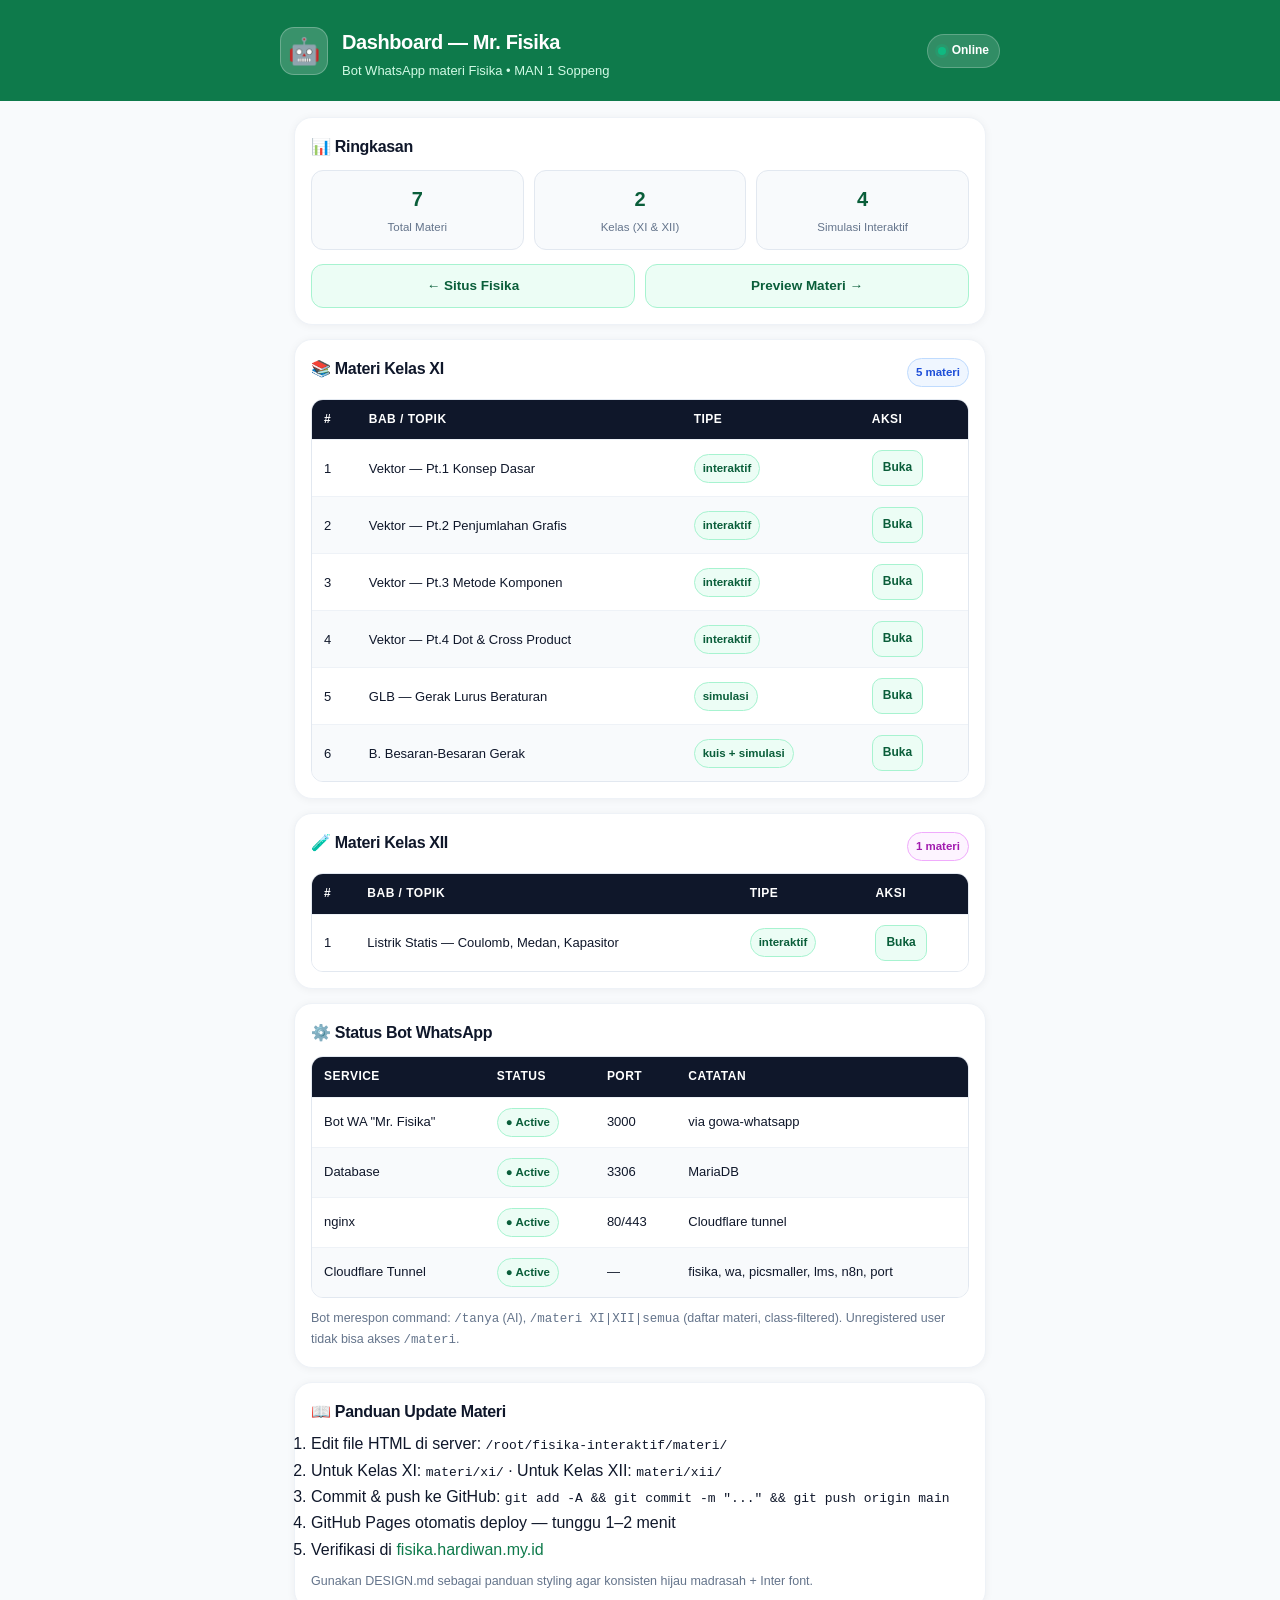
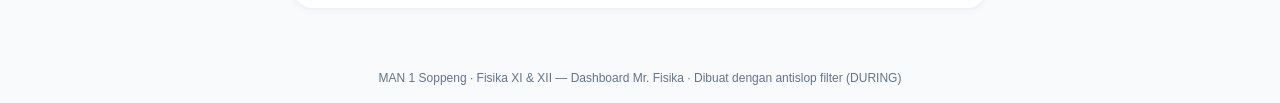
==== dashboard.html @ 4dce0275 "feat: dashboard bot materi Mr. Fisika" ====
<!DOCTYPE html>
<html lang="id">
<head>
<meta charset="UTF-8">
<meta name="viewport" content="width=device-width, initial-scale=1.0">
<title>Dashboard — Mr. Fisika Bot | MAN 1 Soppeng</title>
<meta name="color-scheme" content="light">
<style>
:root{--emerald:#0e7a4b;--emerald-600:#0a5e3a;--emerald-50:#ecfdf5;--amber:#f59e0b;--amber-50:#fffbeb;--slate-900:#0f172a;--slate-700:#334155;--slate-500:#64748b;--slate-200:#e2e8f0;--slate-50:#f8fafc;--white:#ffffff;--r:18px;--r2:12px}
*{box-sizing:border-box;margin:0;padding:0}
html{scroll-behavior:smooth}
body{font-family:Inter,-apple-system,BlinkMacSystemFont,"Segoe UI",Roboto,Helvetica,Arial,sans-serif;background:var(--slate-50);color:var(--slate-900);line-height:1.65;-webkit-font-smoothing:antialiased}
a{color:var(--emerald);text-decoration:none}
.hero{background:var(--emerald);color:#fff;padding:22px 18px 20px}
.hero-inner{max-width:720px;margin:0 auto;display:flex;align-items:center;gap:14px;flex-wrap:wrap}
.bot-icon{width:48px;height:48px;border-radius:14px;background:rgba(255,255,255,.18);border:1px solid rgba(255,255,255,.25);display:flex;align-items:center;justify-content:center;font-size:26px;flex-shrink:0}
.hero-text{flex:1;min-width:180px}
.hero h1{font-size:20px;font-weight:800;letter-spacing:-.02em;margin:4px 0 2px}
.hero p{color:#d1fae5;font-size:13px;line-height:1.5}
.status-pill{display:inline-flex;align-items:center;gap:6px;background:rgba(255,255,255,.15);border:1px solid rgba(255,255,255,.22);padding:6px 10px;border-radius:999px;font-size:12px;font-weight:600;color:#fff}
.dot{width:8px;height:8px;border-radius:50%;background:#10b981;box-shadow:0 0 0 3px rgba(16,185,129,.25)}
.dot.off{background:#ef4444;box-shadow:0 0 0 3px rgba(239,68,68,.25)}
.container{max-width:720px;margin:0 auto;padding:16px 14px 44px;display:flex;flex-direction:column;gap:14px}
.card{background:var(--white);border-radius:var(--r);padding:16px;box-shadow:0 1px 8px rgba(15,23,42,.05);border:1px solid #eef2f7}
.card h2{font-size:16px;font-weight:800;letter-spacing:-.02em;color:var(--slate-900);margin-bottom:6px;display:flex;gap:8px;align-items:center}
.muted{color:var(--slate-500);font-size:13.5px}
.small{font-size:12.5px;color:var(--slate-500)}
.kpi{display:grid;grid-template-columns:1fr 1fr 1fr;gap:10px;margin-top:10px}
.kpi div{background:var(--slate-50);border:1px solid var(--slate-200);border-radius:12px;padding:12px;text-align:center}
.kpi strong{font-size:20px;display:block;color:var(--emerald-600)}
.kpi span{font-size:11.5px;color:var(--slate-500);margin-top:2px;display:block}
.table{width:100%;border-collapse:separate;border-spacing:0;overflow:hidden;border-radius:12px;border:1px solid var(--slate-200);margin-top:10px;font-size:13px}
.table th{background:var(--slate-900);color:#fff;text-align:left;padding:10px 12px;font-weight:700;font-size:12px;text-transform:uppercase;letter-spacing:.04em}
.table td{padding:10px 12px;border-top:1px solid #eef2f7;background:#fff}
.table tr:nth-child(even) td{background:var(--slate-50)}
.badge{display:inline-flex;align-items:center;gap:5px;background:var(--emerald-50);color:var(--emerald-600);border:1px solid #a7f3d0;padding:4px 8px;border-radius:999px;font-size:11.5px;font-weight:700}
.badge.xi{background:#eff6ff;color:#1d4ed8;border-color:#bfdbfe}
.badge.xii{background:#fdf4ff;color:#a21caf;border-color:#f0abfc}
.btn{appearance:none;border:none;background:var(--emerald);color:#fff;padding:10px 14px;border-radius:12px;font-size:13.5px;font-weight:750;cursor:pointer;min-height:44px;transition:.12s;display:inline-flex;align-items:center;justify-content:center;gap:6px;text-decoration:none}
.btn:active{transform:scale(.98)}
.btn.ghost{background:var(--emerald-50);color:var(--emerald-600);border:1px solid #a7f3d0}
.btn.sm{padding:7px 10px;font-size:12px;min-height:36px;border-radius:10px}
.row{display:flex;gap:10px;flex-wrap:wrap;margin-top:10px}
.split{display:flex;gap:10px;align-items:center;font-size:12px;color:var(--slate-500);margin:8px 0}
.split::before,.split::after{content:"";flex:1;height:1px;background:var(--slate-200)}
.foot{text-align:center;padding:16px;color:var(--slate-500);font-size:12px}
.empty{text-align:center;padding:18px;color:var(--slate-500);font-size:13.5px}
</style>
</head>
<body>
<header class="hero">
  <div class="hero-inner">
    <div class="bot-icon">🤖</div>
    <div class="hero-text">
      <h1>Dashboard — Mr. Fisika</h1>
      <p>Bot WhatsApp materi Fisika • MAN 1 Soppeng</p>
    </div>
    <div class="status-pill"><span class="dot" id="statusDot"></span> <span id="statusText">Online</span></div>
  </div>
</header>

<main class="container">

  <!-- STATUS BOT -->
  <section class="card">
    <h2>📊 Ringkasan</h2>
    <div class="kpi">
      <div><strong id="totalMateri">0</strong><span>Total Materi</span></div>
      <div><strong id="totalKelas">2</strong><span>Kelas (XI & XII)</span></div>
      <div><strong id="totalSimulasi">0</strong><span>Simulasi Interaktif</span></div>
    </div>
    <div class="row" style="margin-top:14px">
      <a href="/" class="btn ghost" style="flex:1">← Situs Fisika</a>
      <a href="/materi/xi/bab2-b-besaran-gerak.html" class="btn ghost" style="flex:1">Preview Materi →</a>
    </div>
  </section>

  <!-- MATERI KELAS XI -->
  <section class="card">
    <div style="display:flex;justify-content:space-between;align-items:center;flex-wrap:wrap;gap:8px">
      <h2>📚 Materi Kelas XI</h2>
      <span class="badge xi">5 materi</span>
    </div>
    <table class="table">
      <thead><tr><th>#</th><th>Bab / Topik</th><th>Tipe</th><th>Aksi</th></tr></thead>
      <tbody>
        <tr><td>1</td><td>Vektor — Pt.1 Konsep Dasar</td><td><span class="badge">interaktif</span></td><td><a href="/materi/xi/vektor-p1.html" class="btn sm ghost">Buka</a></td></tr>
        <tr><td>2</td><td>Vektor — Pt.2 Penjumlahan Grafis</td><td><span class="badge">interaktif</span></td><td><a href="/materi/xi/vektor-p2.html" class="btn sm ghost">Buka</a></td></tr>
        <tr><td>3</td><td>Vektor — Pt.3 Metode Komponen</td><td><span class="badge">interaktif</span></td><td><a href="/materi/xi/vektor-p3.html" class="btn sm ghost">Buka</a></td></tr>
        <tr><td>4</td><td>Vektor — Pt.4 Dot & Cross Product</td><td><span class="badge">interaktif</span></td><td><a href="/materi/xi/vektor-p4.html" class="btn sm ghost">Buka</a></td></tr>
        <tr><td>5</td><td>GLB — Gerak Lurus Beraturan</td><td><span class="badge">simulasi</span></td><td><a href="/materi/xi/glbb.html" class="btn sm ghost">Buka</a></td></tr>
        <tr><td>6</td><td>B. Besaran-Besaran Gerak</td><td><span class="badge">kuis + simulasi</span></td><td><a href="/materi/xi/bab2-b-besaran-gerak.html" class="btn sm ghost">Buka</a></td></tr>
      </tbody>
    </table>
  </section>

  <!-- MATERI KELAS XII -->
  <section class="card">
    <div style="display:flex;justify-content:space-between;align-items:center;flex-wrap:wrap;gap:8px">
      <h2>🧪 Materi Kelas XII</h2>
      <span class="badge xii">1 materi</span>
    </div>
    <table class="table">
      <thead><tr><th>#</th><th>Bab / Topik</th><th>Tipe</th><th>Aksi</th></tr></thead>
      <tbody>
        <tr><td>1</td><td>Listrik Statis — Coulomb, Medan, Kapasitor</td><td><span class="badge">interaktif</span></td><td><a href="/materi/xii/listrik-statis.html" class="btn sm ghost">Buka</a></td></tr>
      </tbody>
    </table>
  </section>

  <!-- BOT STATUS -->
  <section class="card">
    <h2>⚙️ Status Bot WhatsApp</h2>
    <table class="table">
      <thead><tr><th>Service</th><th>Status</th><th>Port</th><th>Catatan</th></tr></thead>
      <tbody>
        <tr><td>Bot WA "Mr. Fisika"</td><td><span class="badge">● Active</span></td><td>3000</td><td>via gowa-whatsapp</td></tr>
        <tr><td>Database</td><td><span class="badge">● Active</span></td><td>3306</td><td>MariaDB</td></tr>
        <tr><td>nginx</td><td><span class="badge">● Active</span></td><td>80/443</td><td>Cloudflare tunnel</td></tr>
        <tr><td>Cloudflare Tunnel</td><td><span class="badge">● Active</span></td><td>—</td><td>fisika, wa, picsmaller, lms, n8n, port</td></tr>
      </tbody>
    </table>
    <p class="small" style="margin-top:10px">Bot merespon command: <code>/tanya</code> (AI), <code>/materi XI|XII|semua</code> (daftar materi, class-filtered). Unregistered user tidak bisa akses <code>/materi</code>.</p>
  </section>

  <!-- PANDUAN -->
  <section class="card">
    <h2>📖 Panduan Update Materi</h2>
    <ol class="list">
      <li>Edit file HTML di server: <code>/root/fisika-interaktif/materi/</code></li>
      <li>Untuk Kelas XI: <code>materi/xi/</code> · Untuk Kelas XII: <code>materi/xii/</code></li>
      <li>Commit & push ke GitHub: <code>git add -A && git commit -m "..." && git push origin main</code></li>
      <li>GitHub Pages otomatis deploy — tunggu 1–2 menit</li>
      <li>Verifikasi di <a href="https://fisika.hardiwan.my.id">fisika.hardiwan.my.id</a></li>
    </ol>
    <p class="small" style="margin-top:8px">Gunakan DESIGN.md sebagai panduan styling agar konsisten hijau madrasah + Inter font.</p>
  </section>

</main>

<footer class="foot">
  <p>MAN 1 Soppeng · Fisika XI & XII — Dashboard Mr. Fisika · Dibuat dengan antislop filter (DURING)</p>
</footer>

<script>
// KPI counters
document.getElementById('totalMateri').textContent = '7';
document.getElementById('totalSimulasi').textContent = '4';

// Simulasi cek bot status (placeholder)
setTimeout(()=>{
  const dot = document.getElementById('statusDot');
  const txt = document.getElementById('statusText');
  // Jika bot wa mati, ganti ke off
  // dot.classList.add('off'); txt.textContent = 'Offline';
}, 2000);
</script>
</body>
</html>
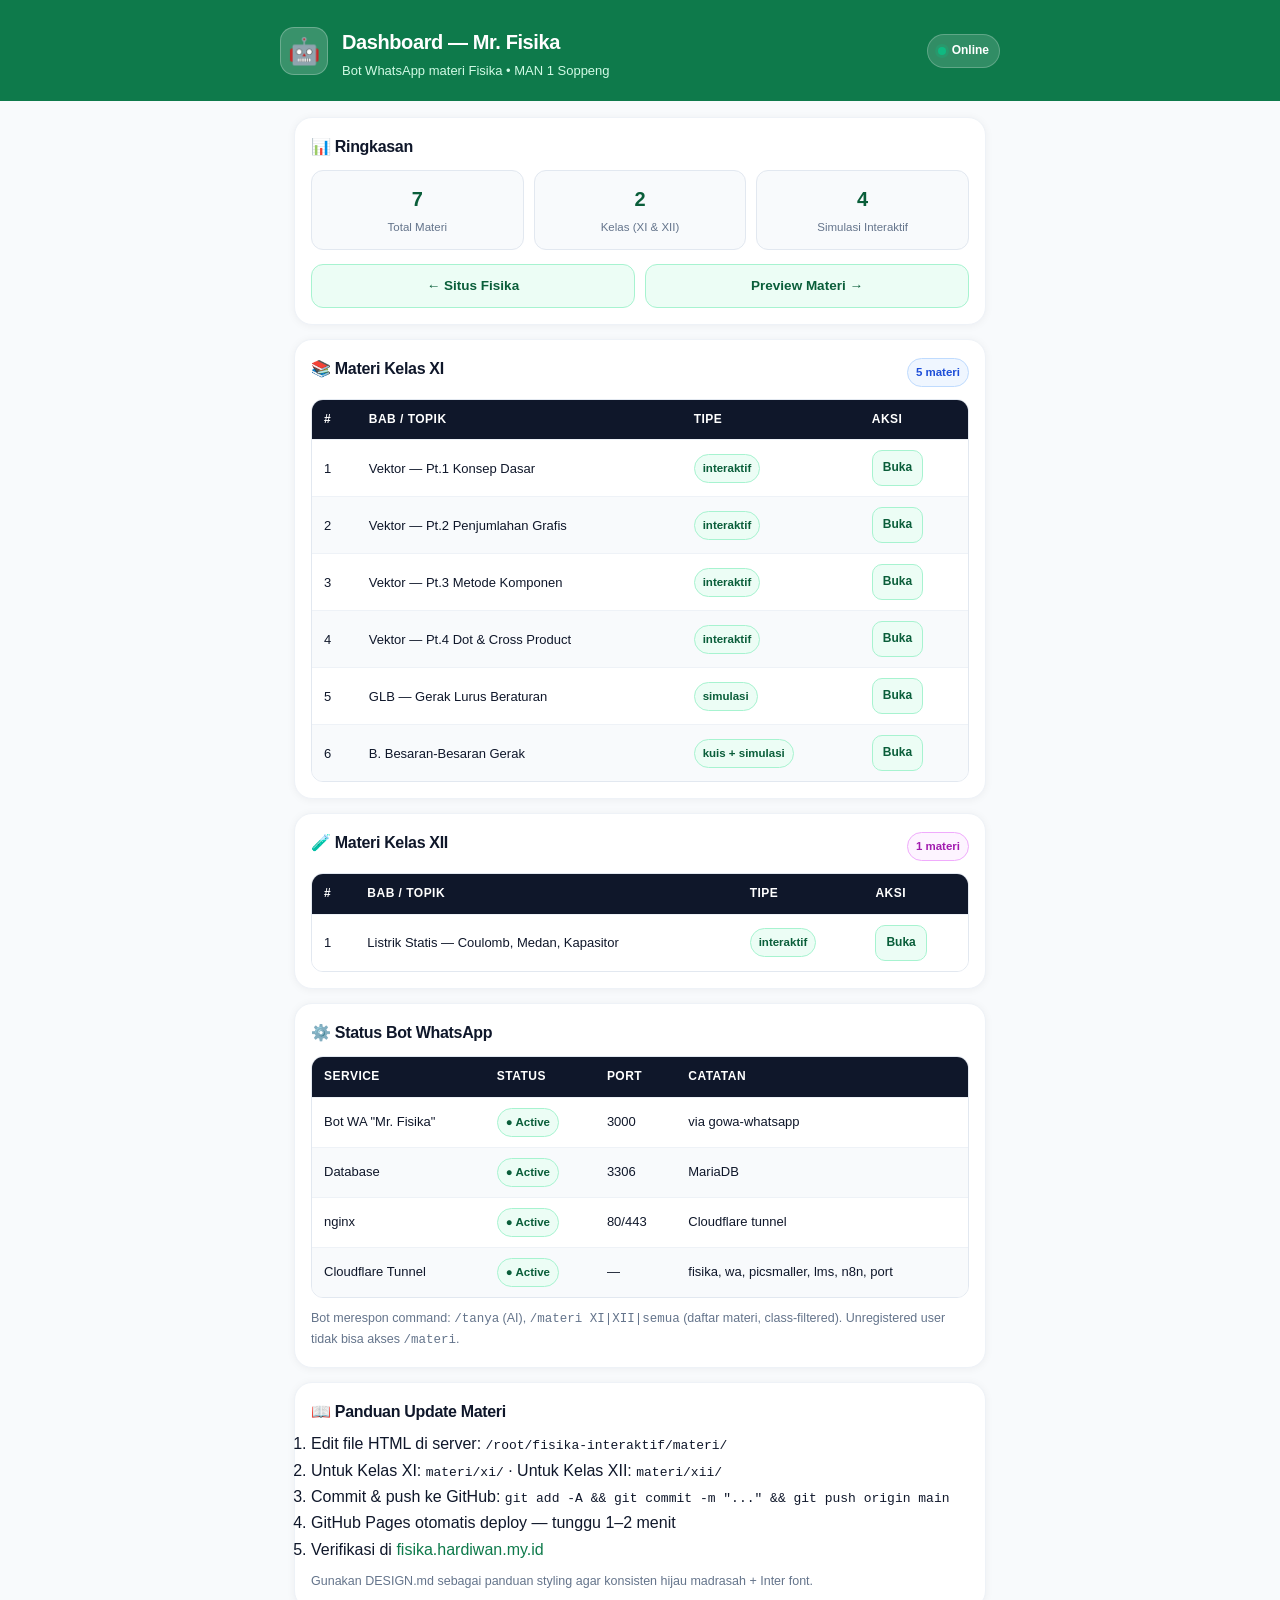
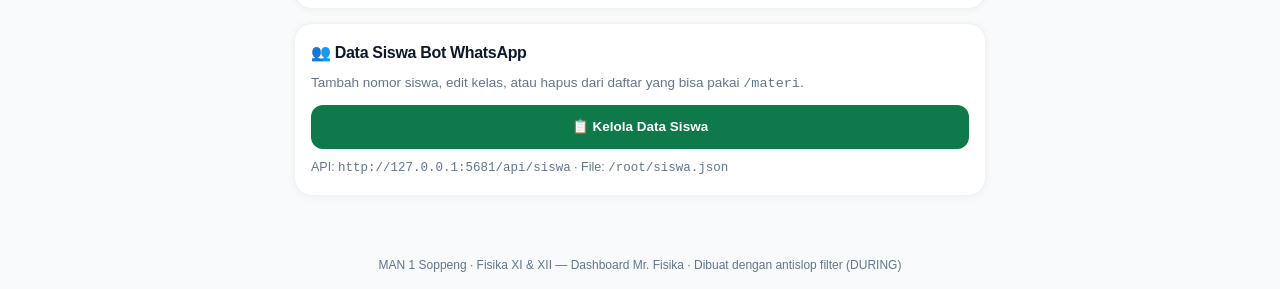
==== commit 0fe8fb18: "feat: add siswa management card to dashboard" ====
--- a/dashboard.html
+++ b/dashboard.html
@@ -136,6 +136,16 @@
     <p class="small" style="margin-top:8px">Gunakan DESIGN.md sebagai panduan styling agar konsisten hijau madrasah + Inter font.</p>
   </section>
 
+  <!-- DATA SISWA -->
+  <section class="card">
+    <h2>👥 Data Siswa Bot WhatsApp</h2>
+    <p class="muted">Tambah nomor siswa, edit kelas, atau hapus dari daftar yang bisa pakai <code>/materi</code>.</p>
+    <div class="row" style="margin-top:10px">
+      <a href="/siswa.html" class="btn" style="flex:1">📋 Kelola Data Siswa</a>
+    </div>
+    <p class="small" style="margin-top:8px">API: <code>http://127.0.0.1:5681/api/siswa</code> · File: <code>/root/siswa.json</code></p>
+  </section>
+
 </main>
 
 <footer class="foot">
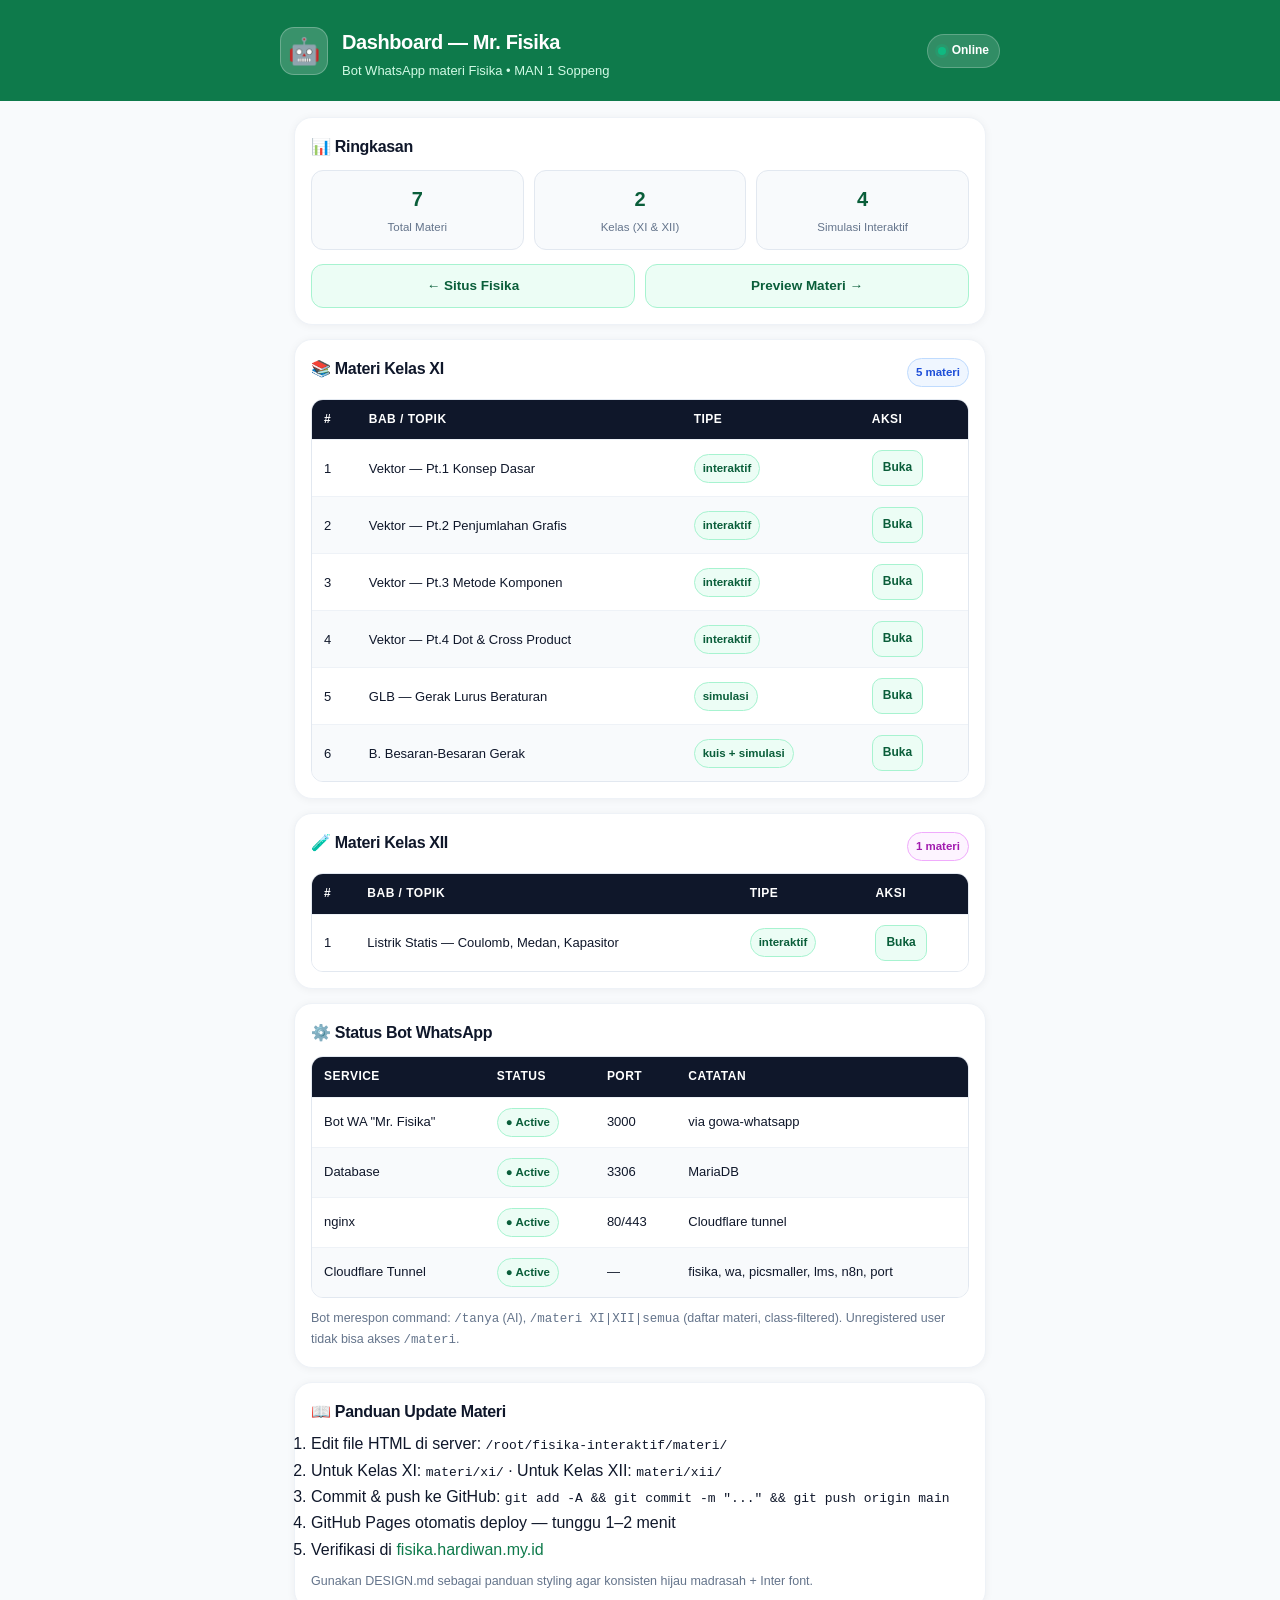
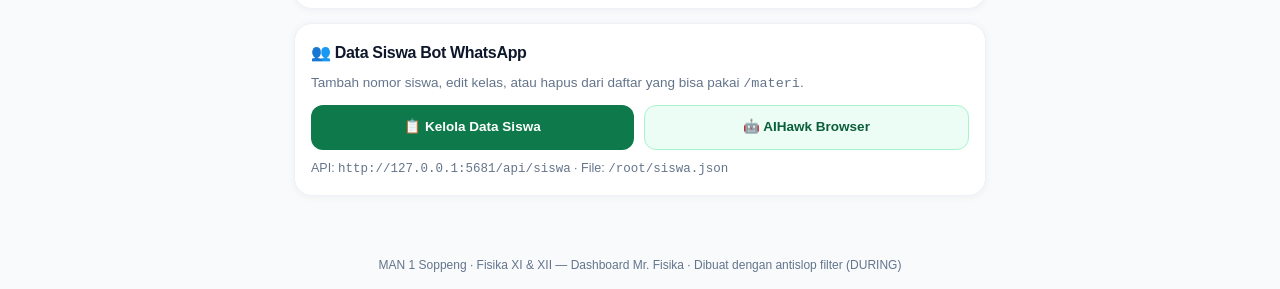
==== commit 4752d529: "add AIHawk link to dashboard" ====
--- a/dashboard.html
+++ b/dashboard.html
@@ -142,6 +142,7 @@
     <p class="muted">Tambah nomor siswa, edit kelas, atau hapus dari daftar yang bisa pakai <code>/materi</code>.</p>
     <div class="row" style="margin-top:10px">
       <a href="/siswa.html" class="btn" style="flex:1">📋 Kelola Data Siswa</a>
+      <a href="/aihawk" class="btn ghost" style="flex:1">🤖 AIHawk Browser</a>
     </div>
     <p class="small" style="margin-top:8px">API: <code>http://127.0.0.1:5681/api/siswa</code> · File: <code>/root/siswa.json</code></p>
   </section>
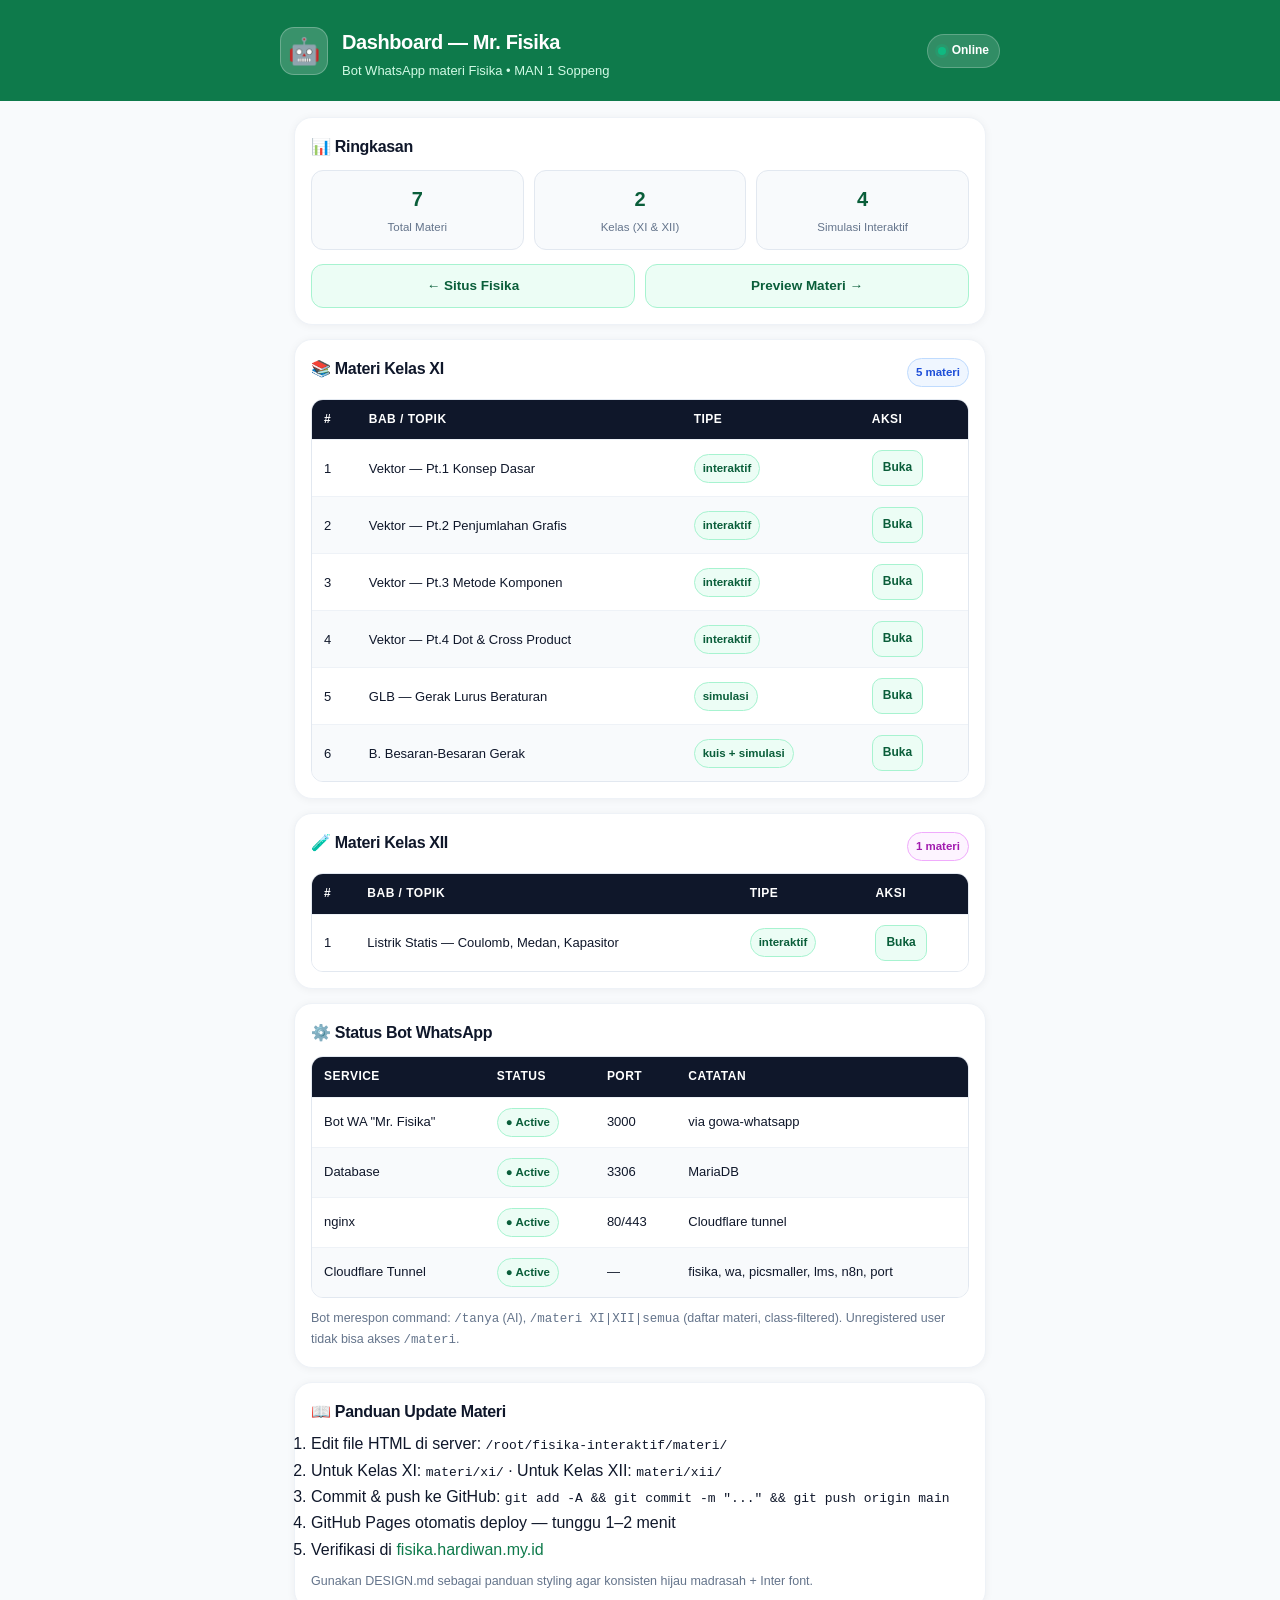
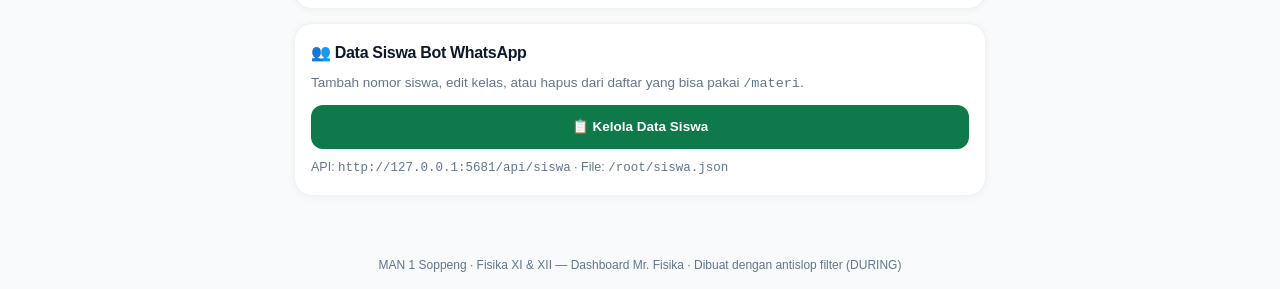
==== commit a44fc714: "remove aihawk" ====
--- a/dashboard.html
+++ b/dashboard.html
@@ -142,7 +142,6 @@
     <p class="muted">Tambah nomor siswa, edit kelas, atau hapus dari daftar yang bisa pakai <code>/materi</code>.</p>
     <div class="row" style="margin-top:10px">
       <a href="/siswa.html" class="btn" style="flex:1">📋 Kelola Data Siswa</a>
-      <a href="/aihawk" class="btn ghost" style="flex:1">🤖 AIHawk Browser</a>
     </div>
     <p class="small" style="margin-top:8px">API: <code>http://127.0.0.1:5681/api/siswa</code> · File: <code>/root/siswa.json</code></p>
   </section>
